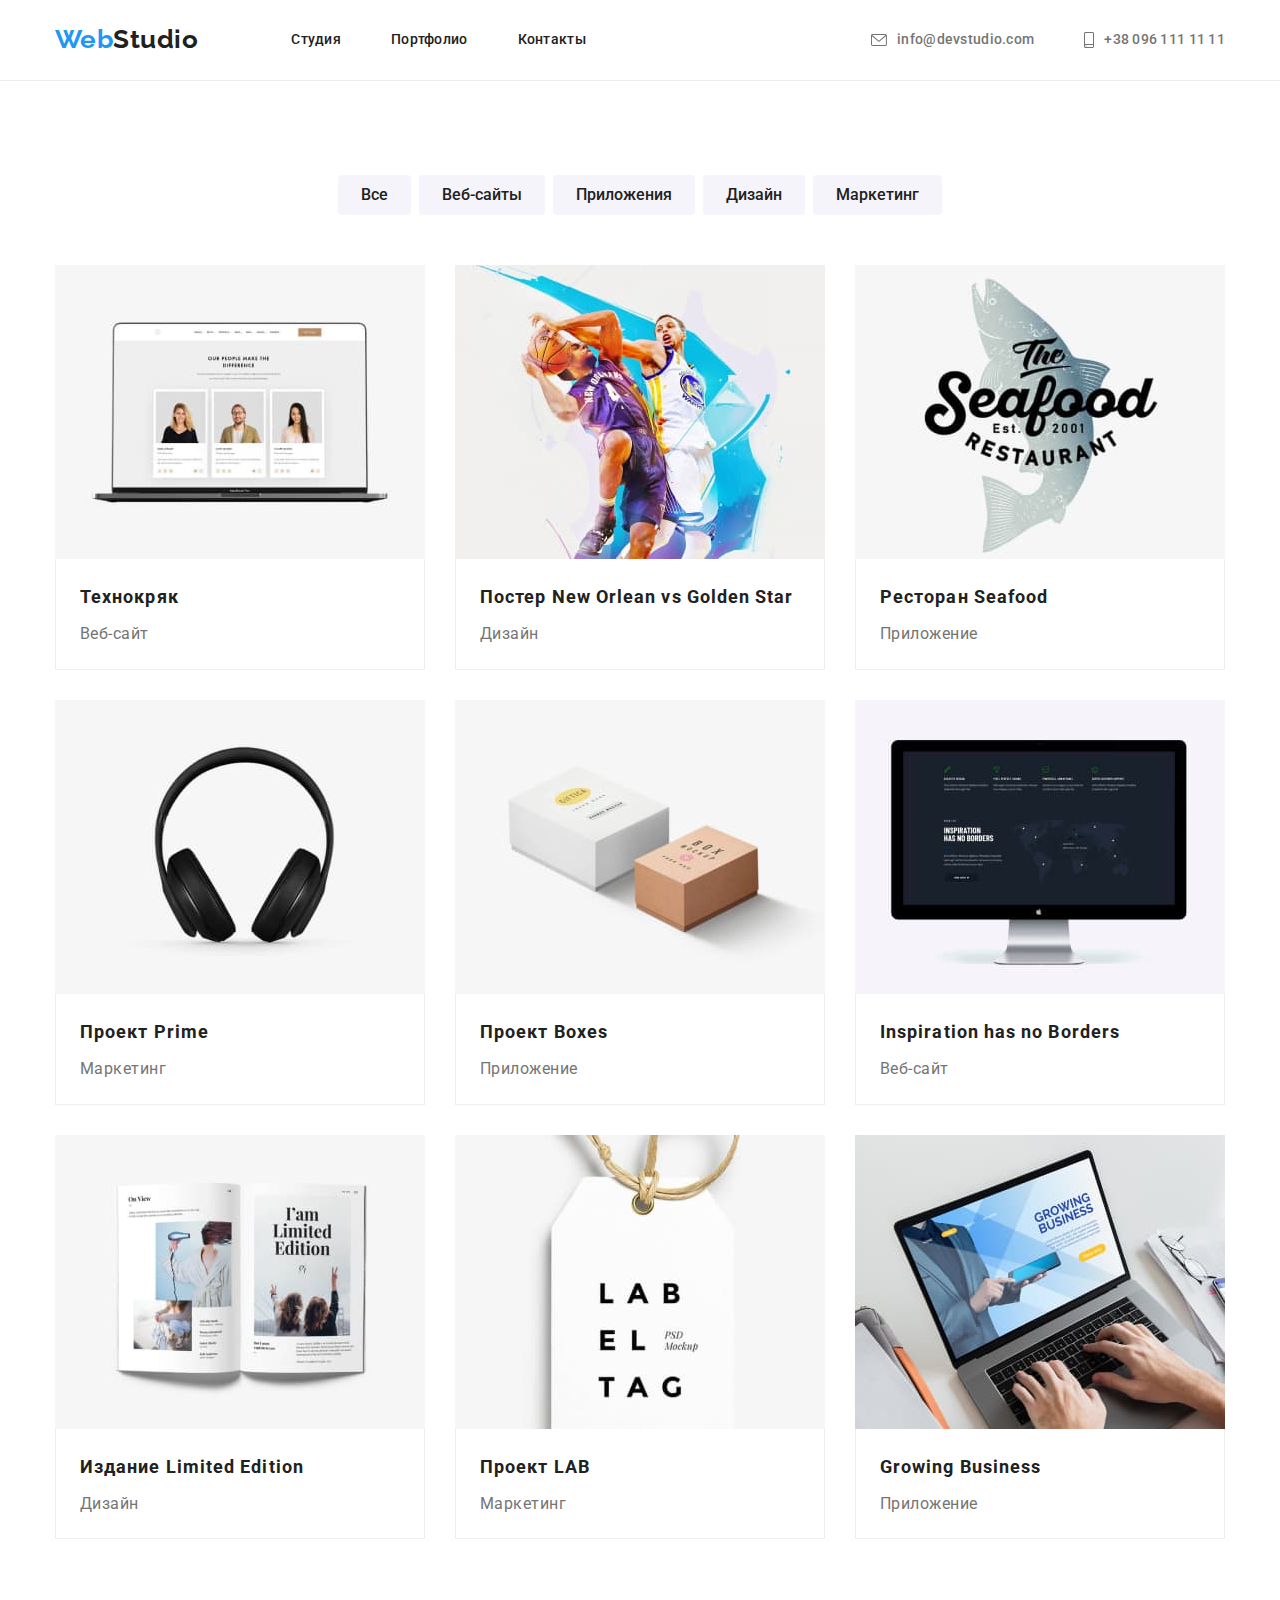
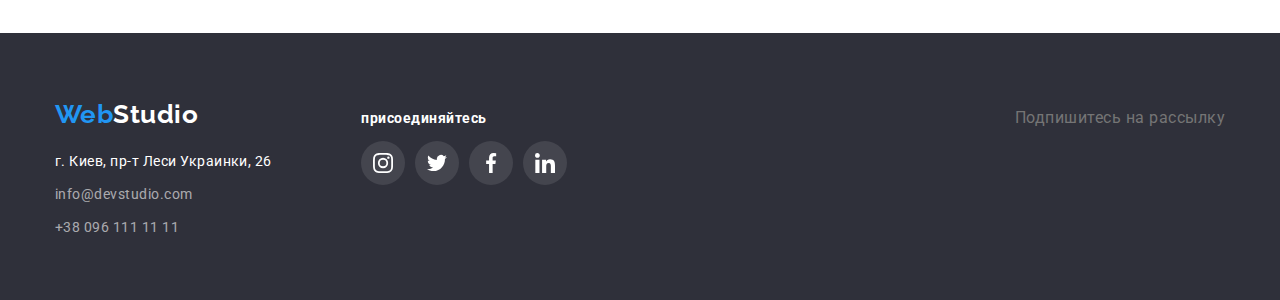
==== portfolio.html @ 0fddca5c "копирует дз4" ====
<!DOCTYPE html>
<html lang="ru">
<head>
    <meta charset="UTF-8">
    <meta name="viewport" content="width=device-width, initial-scale=1.0">
    <title>Портфолио</title>
    <link rel="preconnect" href="https://fonts.gstatic.com">
    <link rel="stylesheet" href="https://fonts.googleapis.com/css2?family=Raleway:wght@700&family=Roboto:wght@400;500;700;900&display=swap">
    <link rel="stylesheet" href="https://cdnjs.cloudflare.com/ajax/libs/modern-normalize/1.0.0/modern-normalize.min.css">
    <link rel="stylesheet" href="./css/styles.css">
</head>
<body>
    <!--Шапка сайта с навигацией-->
    <header class="header border">
        <div class="container">
            <nav class="main-nav">
                <a href="./index.html" lang="en" class="logo">
                    <span class="logo-web">Web</span><span class="header-studio">Studio</span>
                </a>
                <ul class="site-nav list">
                    <li class="item">
                        <a href="./index.html" class="link">Студия</a>
                    </li>
                    <li class="item">
                        <a href="./portfolio.html" class="link">Портфолио</a>
                    </li>
                    <li class="item">
                        <a href="" class="link">Контакты</a>
                    </li>
                </ul>
            </nav>
            <ul class="contacts list">
                <li class="item">
                    <a href="mailto:info@devstudio.com" class="link mail" lang="en">
                        <svg class="icon-mail" width="16" height="12">
                            <use href="./images/sprite.svg#icon-envelope" class="mail"></use>
                        </svg>
                        info@devstudio.com</a>
                </li>
                <li class="item">
                    <a href="tel:+380961111111" class="link tel">
                        <svg class="icon-tel" width="10" height="16">
                            <use href="./images/sprite.svg#icon-smartphone" class="tel"></use>
                        </svg>
                        +38 096 111 11 11</a>
                </li>
            </ul>
        </div>
    </header>
<main>
    <section class="section portfolio">
        <div class="container portfolio">
            <h1 class="visually-hidden">Портфолио</h1>
                <ul class="filter-list list">
                    <li class="item">
                        <button type="button" class="filter">Все</button></li>
                    <li class="item">
                        <button type="button" class="filter">Веб-сайты</button></li>
                    <li class="item">
                        <button type="button" class="filter">Приложения</button></li>
                    <li class="item">
                        <button type="button" class="filter">Дизайн</button></li>
                    <li class="item">
                        <button type="button" class="filter">Маркетинг</button></li>
                </ul>
            <h2 class="visually-hidden">Перечень работ</h2>
                <ul class="card-set list">
                    <li class="item">
                        <a href="" class="link"><img src="./images/project-1.jpg" 
                            alt="Ноутбук с изображением сайта"
                            width="370">
                            <div class="portfolio-description">
                                <h3 class="project-name">Технокряк</h3>
                                <p class="project">Веб-сайт</p>
                            </div>
                        </a>
                    </li>    
                    <li class="item">
                        <a href="" class="link"><img src="./images/project-2.jpg" 
                            alt="Плакат с баскетболистами" 
                            width="370">
                            <div class="portfolio-description">
                                <h3 class="project-name">Постер <span lang="en">New Orlean vs Golden Star</span></h3>
                                <p class="project">Дизайн</p>
                            </div>
                        </a>
                    </li>
                    <li class="item">
                        <a href="" class="link"><img src="./images/project-3.jpg" 
                            alt="Логотип с изображением рыбы" 
                            width="370">
                            <div class="portfolio-description">
                                <h3 class="project-name">Ресторан <span lang="en">Seafood</span></h3>
                                <p class="project">Приложение</p>
                            </div>
                        </a>
                    </li>
                    <li class="item">
                        <a href="" class="link"><img src="./images/project-4.jpg" 
                            alt="Наушники" 
                            width="370">
                            <div class="portfolio-description">
                                <h3 class="project-name">Проект <span lang="en">Prime</span></h3>
                                <p class="project">Маркетинг</p>
                            </div>
                        </a>
                    </li>
                    <li class="item">
                        <a href="" class="link"><img src="./images/project-5.jpg" 
                            alt="Две упаковочные коробки" 
                            width="370">
                            <div class="portfolio-description">
                                <h3 class="project-name">Проект <span lang="en">Boxes</span></h3>
                                <p class="project">Приложение</p>
                            </div>
                        </a>
                    </li>
                    <li class="item">
                        <a href="" class="link"><img src="./images/project-6.jpg" 
                            alt="Монитор с изображением сайта" 
                            width="370">
                            <div class="portfolio-description">
                                <h3 class="project-name" lang="en">Inspiration has no Borders</h3>
                                <p class="project">Веб-сайт</p>
                            </div>
                        </a>
                    </li>
                    <li class="item">
                        <a href="" class="link"><img src="./images/project-7.jpg" 
                            alt="Разворот журнала" 
                            width="370">
                            <div class="portfolio-description">
                                <h3 class="project-name">Издание <span lang="en">Limited Edition</span></h3>
                                <p class="project">Дизайн</p>
                            </div>
                        </a>
                    </li>
                    <li class="item">
                        <a href="" class="link"><img src="./images/project-8.jpg" 
                            alt="Одежная этикетка с логотипом" 
                            width="370">
                            <div class="portfolio-description">
                                <h3 class="project-name">Проект <span lang="en">LAB</span></h3>
                                <p class="project">Маркетинг</p>
                            </div>
                        </a>
                    </li>
                    <li class="item">
                        <a href="" class="link">
                            <img src="./images/project-9.jpg" 
                            alt="Открытое приложение на ноутбуке" 
                            width="370">
                            <div class="portfolio-description">
                                <h3 class="project-name" lang="en">Growing Business</h3>
                                <p class="project">Приложение</p>
                            </div>
                        </a>
                    </li>
                </ul>
        </div>
    </section>    
</main>
    <!--Подвал-->
    <footer class="footer">
        <div class="container">
            <div class="footer-contacts">
                <a href="./index.html" lang="en" class="logo"><span class="logo-web">Web</span><span
                        class="footer-studio">Studio</span></a>
                <address class="adress">
                    г. Киев, пр-т Леси Украинки, 26
                </address>
                <ul class="footer-list list">
                    <li><a href="mailto:info@devstudio.com" lang="en" class="footer-links">info@devstudio.com</a></li>
                    <li><a href="tel:+380961111111" class="footer-links">+38 096 111 11 11</a></li>
                </ul>
            </div>
            <div class="footer-social">
                <p class="title-social">присоединяйтесь</p>
                <ul class="social-list">
                    <li class="list">
                        <a href="https://www.instagram.com/" class="link-social" aria-label="Instagram">
                            <svg class="icon-social">
                                <use href="./images/sprite.svg#icon-instagram"></use>
                            </svg>
                        </a>
                    </li>
                    <li class="list">
                        <a href="https://www.twitter.com/" class="link-social" aria-label="twitter">
                            <svg class="icon-social">
                                <use href="./images/sprite.svg#icon-twitter"></use>
                            </svg>
                        </a>
                    </li>
                    <li class="list">
                        <a href="https://www.facebook.com/" class="link-social" aria-label="facebook">
                            <svg class="icon-social">
                                <use href="./images/sprite.svg#icon-facebook"></use>
                            </svg>
                        </a>
                    </li>
                    <li class="list">
                        <a href="https://www.linkedin.com/" class="link-social" aria-label="linkedin">
                            <svg class="icon-social">
                                <use href="./images/sprite.svg#icon-linkedin"></use>
                            </svg>
                        </a>
                    </li>
                </ul>
            </div>
            <div class="footer-mailing">
                <p>Подпишитесь на рассылку</p>
            </div>
        </div>
    </footer>
</body>
</html>
---- css/styles.css ----
:root {
  --primary-text-color: #757575;
  --secondary-text-color: #ffffff;
  --title-text-color: #212121;
  --accent-color: #2196f3;
  --primary-bg-color: #ffffff;
  --secondary-bg-color: #f5f4fa;
  --hero-bg-color: #c4c4c4;
  --accent-bg-color: #2f303a;
  --border-header: #ececec;
  --border-partners: #afb1b8;
  --icon-white: #ffffff;
  --icon-grey: #afb1b8;
}

body {
  color: var(--primary-text-color);
  background-color: var(--primary-bg-color);

  font-family: Roboto, sans-serif;
  font-style: normal;
  font-weight: 400;
  letter-spacing: 00.03em;
}
.container {
  margin-left: auto;
  margin-right: auto;
  width: 1200px;
  padding-right: 15px;
  padding-left: 15px;
}
.list {
  margin: 0px;
  padding: 0px;
  list-style: none;
}
img {
  display: block;
  max-width: 100%;
  height: auto;
}
/*header container*/
.header .container {
  display: flex;
  align-items: center;
}
.main-nav {
  display: flex;
  margin-left: 0px;
  margin-right: 0px;
}
/*header logo*/
.logo {
  display: flex;
  align-items: center;
  text-decoration: none;
  margin-top: 24px;
  margin-bottom: 25px;
  margin-right: 93px;

  font-family: Raleway, sans-serif;
  font-weight: 700;
  font-size: 26px;
  line-height: 1.19;
}
.logo-web {
  color: var(--accent-color);
}
.header-studio {
  color: var(--title-text-color);
}

/*site navigation*/
.site-nav {
  display: flex;
}
.site-nav .item + .item,
.contacts .item + .item {
  margin-left: 50px;
}
.site-nav .link {
  display: block;
  padding-top: 32px;
  padding-bottom: 32px;

  color: var(--title-text-color);

  font-weight: 500;
  font-size: 14px;
  line-height: 1.14;
  letter-spacing: 0.02em;
  text-decoration: none;
}
.site-nav .link:hover,
.site-nav .link:focus {
  color: var(--accent-color);

  cursor: pointer;
  text-shadow: 0px 4px 4px rgba(0, 0, 0, 0.25), 0px 4px 4px rgba(0, 0, 0, 0.25);
}

/*site contacts*/
.contacts {
  display: flex;
  margin-left: auto;
}
.contacts.list .item {
  display: flex;
}
.contacts .link {
  display: flex;
  padding-top: 32px;
  padding-bottom: 32px;

  color: var(--primary-text-color);

  font-weight: 500;
  font-size: 14px;
  line-height: 1.14;
  letter-spacing: 0.02em;
  text-decoration: none;
}
.link.mail,
.link.tel {
  fill: var(--primary-text-color);
  align-items: center;
}
.icon-mail,
.icon-tel {
  margin-right: 10px;
}
.link.mail:hover,
.link.mail:focus,
.link.tel:hover,
.link.tel:focus {
  color: var(--accent-color);
  fill: var(--accent-color);

  cursor: pointer;
}

/*hero*/
.hero {
  text-align: center;
}
.hero-text {
  margin: 0;
  color: var(--secondary-text-color);
  font-weight: 900;
  font-size: 44px;
  line-height: 1.36;
  letter-spacing: 0.06em;
  text-transform: uppercase;
}
.hero .overlay {
  max-width: 1600px;
  height: 600px;
  margin: 0 auto;
  background-image: linear-gradient(
      to right,
      rgba(0, 0, 0, 0.4),
      rgba(0, 0, 0, 0.4)
    ),
    url('../images/bg-photo.jpg');
  background-color: var(--hero-bg-color);
  background-repeat: no-repeat;
  background-size: cover;
  background-position: center;
}
.hero-title {
  padding-top: 200px;
  padding-bottom: 30px;
  margin: 0 auto;
  width: 696px;
}

/*hero buttons*/
button {
  font-family: inherit;
}
.button {
  display: inline-flex;
  padding: 10px 32px;
  min-width: 200px;
  border: 1px solid transparent;
  border-radius: 4px;

  color: var(--secondary-text-color);
  background-color: var(--accent-color);

  font-weight: 700;
  font-size: 16px;
  line-height: 1.88;
  letter-spacing: 0.06em;
  text-decoration: none;
  text-align: center;
}
.button.primary {
  color: var(--secondary-text-color);
  background-color: var(--accent-color);
  cursor: pointer;
}
.button.secondary {
  color: var(--title-text-color);
  background-color: var(--secondary-bg-color);
}

/*sections*/
.link {
  text-decoration: none;
}
.section {
  padding-top: 94px;
  padding-bottom: 94px;
}
/*hidden title - Наши решения - dicision*/
.visually-hidden {
  position: absolute;
  clip: rect(0 0 0 0);
  width: 1px;
  height: 1px;
  margin: -1px;
}
.decision .list,
.work .list,
.team.list,
.partners .list {
  display: flex;
  flex-wrap: wrap;
  justify-content: space-between;
}
.decision .item,
.team .item {
  width: 270px;
}
.item-background {
  display: flex;
  justify-content: center;
  padding-top: 25px;
  padding-bottom: 25px;
  margin-bottom: 30px;

  background-color: var(--secondary-bg-color);
  border-radius: 4px;
}
.icon-decision {
  height: 70px;
  width: 70px;
  justify-content: center;
  fill: var(--title-text-color);
}

.decision .title {
  margin-top: 0px;
  margin-bottom: 10px;

  color: var(--title-text-color);

  font-weight: 700;
  font-size: 14px;
  line-height: 1.14;
  text-transform: uppercase;
}
.decision .text {
  margin-top: 0px;
  margin-bottom: 0px;

  font-size: 14px;
  line-height: 1.7;
}
/*чем мы занимаемся work*/
.section.work {
  padding-top: 0px;
}
.work .title,
.team .title,
.partners .title {
  margin-top: 0px;
  margin-bottom: 50px;

  color: var(--title-text-color);
  font-weight: 700;
  font-size: 36px;
  line-height: 1.17;
  text-align: center;
}
.work .picture {
  margin-bottom: 0px;
}
/*наша команда - team*/
.section.team {
  background-color: var(--secondary-bg-color);
}
.team.list > li {
  background: var(--primary-bg-color);
  box-shadow: 0px 1px 3px rgba(161, 83, 83, 0.12),
    0px 1px 1px rgba(0, 0, 0, 0.14), 0px 2px 1px rgba(0, 0, 0, 0.2);
  border-radius: 0px 0px 4px 4px;
}
.team-photo {
  margin-bottom: 30px;
}
.team-names {
  margin-top: 0px;
  margin-bottom: 10px;

  color: var(--title-text-color);

  font-weight: 500;
  font-size: 16;
  line-height: 1.19;
  text-align: center;
}
.description {
  margin-top: 0px;
  margin-bottom: 16px;

  color: var(--primary-text-color);

  font-size: 16px;
  line-height: 1.19;
  text-align: center;
}
.team .social-list {
  padding-left: 32px;
  padding-right: 32px;
  margin-bottom: 30px;
}
.team .list {
  display: flex;
}

.team .link-social {
  fill: var(--icon-grey);
}
.team .link-social:hover,
.team .link-social:focus {
  fill: var(--icon-white);
}

/*partners*/
.item-partners {
  display: flex;
  justify-content: center;
  align-items: center;
}
.link-partners {
  display: inline-flex;
  align-items: center;
  justify-content: center;
  border: none;
  border-radius: 4px;
  height: 90px;
  width: 170px;

  border: 1px solid var(--border-partners);
  fill: var(--icon-grey);
}

.link-partners:hover,
.link-partners:focus {
  border: 1px solid var(--accent-color);
  fill: var(--accent-color);

  cursor: pointer;
}

/*portfolio*/

.header.border {
  border-bottom: 1px solid var(--border-header);
}

/*filter buttons*/
.filter {
  display: inline-block;
  padding: 6px 22px;
  min-width: 73px;
  border: 1px solid transparent;
  border-radius: 4px;

  color: var(--title-text-color);
  background-color: var(--secondary-bg-color);

  font-weight: 500;
  font-size: 16px;
  line-height: 1.63;
  text-align: center;
  text-decoration: none;

  cursor: pointer;
}
.filter-list .item {
  margin-right: 8px;
}
.filter-list .item:last-child {
  margin-right: 0px;
}
.filter:hover,
.filter:focus {
  color: var(--secondary-text-color);
  background-color: var(--accent-color);
  border: 1px solid transparent;
  cursor: pointer;
}
.filter-list {
  display: flex;
  justify-content: center;
  margin-bottom: 20px;
}

/*card set*/
.card-set {
  display: flex;
  flex-wrap: wrap;
}
.card-set .item {
  margin-right: 30px;
  margin-top: 30px;
  width: calc((100% - 60px) / 3);
}
.card-set .item:nth-child(3n) {
  margin-right: 0px;
}
.card-set .link {
  display: block;
  margin-top: 0px;
  margin-bottom: 0px;
  padding-top: 0px;
  padding-bottom: 0px;
}
.card-set .link:hover,
.card-set .link:focus {
  box-shadow: 0px 1px 1px rgba(0, 0, 0, 0.12), 0px 4px 4px rgba(0, 0, 0, 0.06),
    1px 4px 6px rgba(0, 0, 0, 0.16);
}
.portfolio-description {
  margin-top: 0px;
  margin-bottom: 0px;
  padding-top: 20px;
  padding-right: 24px;
  padding-bottom: 20px;
  padding-left: 24px;
  border: 1px solid #eeeeee;
  border-top: transparent;
}
.project-name {
  margin-top: 0px;
  margin-bottom: 4px;

  color: var(--title-text-color);

  font-weight: 700;
  font-size: 18px;
  line-height: 2;
  letter-spacing: 00.06em;
}
.project {
  margin-top: 0px;
  margin-bottom: 0px;

  color: var(--primary-text-color);

  font-size: 16px;
  line-height: 1.86;
}

/*footer*/
.footer {
  background-color: var(--accent-bg-color);
  padding-top: 60px;
  padding-bottom: 60px;
}
.footer .container {
  display: flex;
  flex-direction: row;
  justify-content: flex-start;
  align-items: baseline;
  flex-wrap: nowrap;
}
/*footer fist block*/
.footer-contacts {
  margin-right: 70px;
}
.footer .logo {
  margin-top: 0px;
  margin-bottom: 20px;
}
.footer-studio {
  color: var(--secondary-text-color);
}
.adress {
  margin-top: 0px;
  margin-bottom: 9px;
  color: var(--secondary-text-color);
  font-size: 14px;
  line-height: 1.7;
  font-style: normal;
}
.footer-links {
  color: rgba(255, 255, 255, 60%);
  font-size: 14px;
  line-height: 1.7;
  text-decoration: none;
}
.footer-list.list li {
  margin-top: 0px;
  margin-bottom: 9px;
}
.footer-list.list li:last-child {
  margin-bottom: 0px;
}

/*footer second block*/
.footer-social {
  font-size: 14px;
  font-weight: 700;
  line-height: 1.14;
  text-align: left;

  color: var(--secondary-text-color);
}
.title-social {
  margin-top: 0;
  margin-bottom: 20;
}
.social-list {
  display: flex;
  padding: 0;
  margin: 0;
}
.social-list .list {
  margin-right: 10px;
}
.social-list .list:last-child {
  margin-right: 0px;
}
.link-social {
  display: inline-flex;
  align-items: center;
  justify-content: center;
  padding: 0;
  border: none;
  height: 44px;
  width: 44px;
  border-radius: 50%;

  background-color: rgba(255, 255, 255, 0.1);
  fill: var(--icon-white);
}
.link-social:hover,
.link-social:focus {
  background-color: var(--accent-color);
  fill: var(--icon-white);
}
.icon-social {
  height: 20px;
  width: 20px;
}

/*footer third block*/
.footer-mailing {
  margin-left: auto;
}
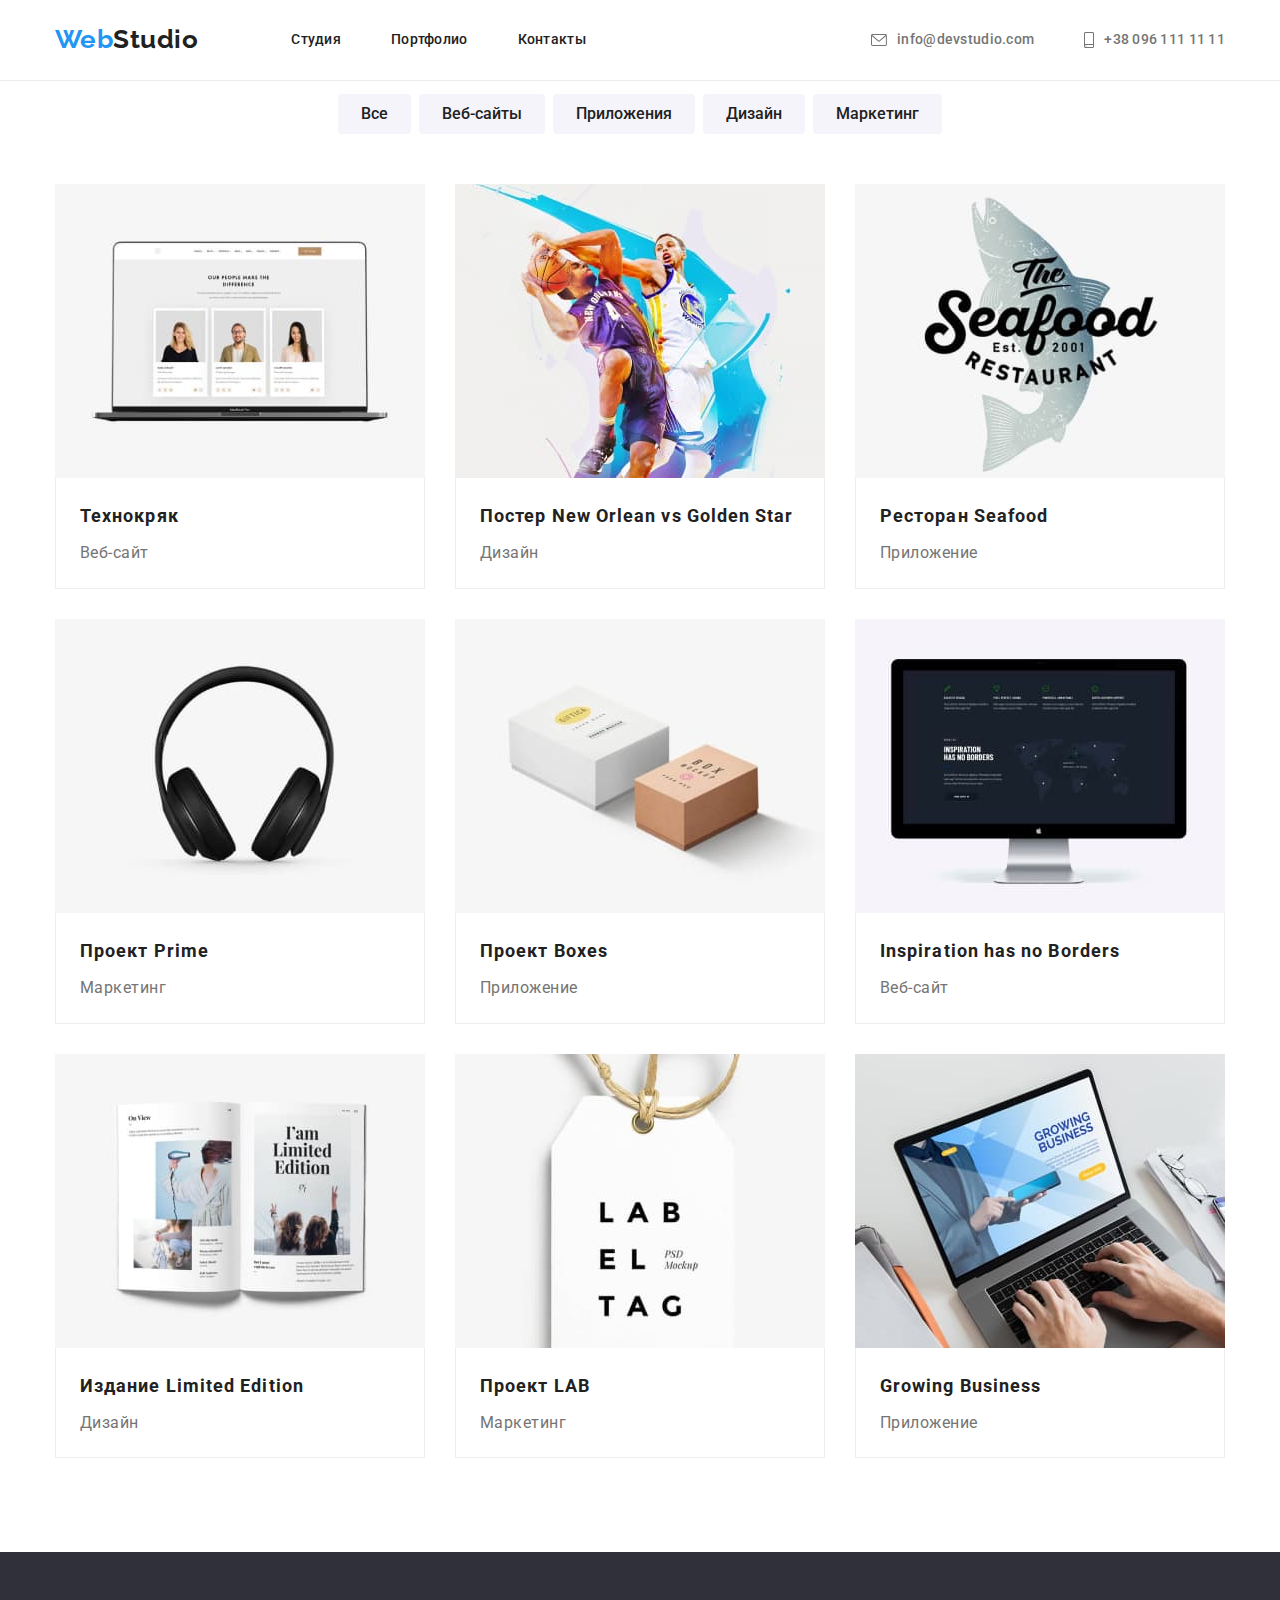
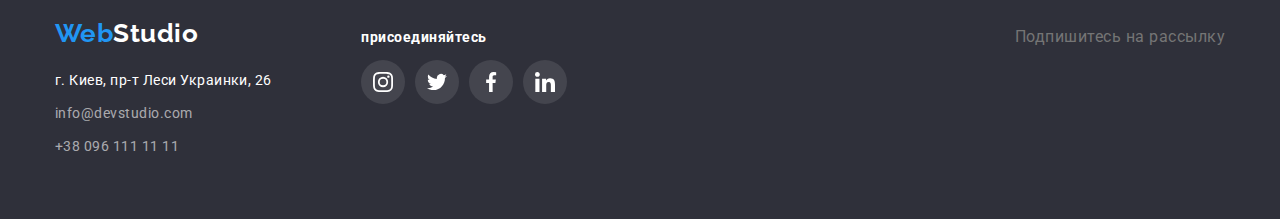
==== commit 54bd0b04: "добавляет fixed header" ====
--- a/portfolio.html
+++ b/portfolio.html
@@ -11,7 +11,7 @@
 </head>
 <body>
     <!--Шапка сайта с навигацией-->
-    <header class="header border">
+    <header class="page-header border">
         <div class="container">
             <nav class="main-nav">
                 <a href="./index.html" lang="en" class="logo">
@@ -66,9 +66,13 @@
             <h2 class="visually-hidden">Перечень работ</h2>
                 <ul class="card-set list">
                     <li class="item">
-                        <a href="" class="link"><img src="./images/project-1.jpg" 
-                            alt="Ноутбук с изображением сайта"
-                            width="370">
+                        <a href="" class="link">
+                            <div class="thumb">
+                                <img src="./images/project-1.jpg" 
+                                alt="Ноутбук с изображением сайта"
+                                width="370">
+                                <p class="modal-window">Технокряк это современная площадка распространения коронавируса. Компании используют эту платформу для цифрового шпионажа и атак на защищённые сервера конкурентов.</p>
+                            </div>
                             <div class="portfolio-description">
                                 <h3 class="project-name">Технокряк</h3>
                                 <p class="project">Веб-сайт</p>
@@ -76,9 +80,13 @@
                         </a>
                     </li>    
                     <li class="item">
-                        <a href="" class="link"><img src="./images/project-2.jpg" 
-                            alt="Плакат с баскетболистами" 
-                            width="370">
+                        <a href="" class="link">
+                            <div class="thumb">
+                                <img src="./images/project-2.jpg" 
+                                    alt="Плакат с баскетболистами" 
+                                    width="370">
+                                <p class="modal-window">Lorem ipsum dolor sit amet, consectetur adipisicing elit. Saepe deleniti cupiditate labore sint nulla magnam laboriosam praesentium nemo quibusdam consectetur!</p>
+                            </div>
                             <div class="portfolio-description">
                                 <h3 class="project-name">Постер <span lang="en">New Orlean vs Golden Star</span></h3>
                                 <p class="project">Дизайн</p>
@@ -86,9 +94,13 @@
                         </a>
                     </li>
                     <li class="item">
-                        <a href="" class="link"><img src="./images/project-3.jpg" 
-                            alt="Логотип с изображением рыбы" 
-                            width="370">
+                        <a href="" class="link">
+                            <div class="thumb">
+                                <img src="./images/project-3.jpg" 
+                                    alt="Логотип с изображением рыбы" 
+                                    width="370">
+                                <p class="modal-window">Lorem ipsum dolor sit amet, consectetur adipisicing elit. Saepe deleniti cupiditate labore sint nulla magnam laboriosam praesentium nemo quibusdam consectetur!</p>
+                            </div>
                             <div class="portfolio-description">
                                 <h3 class="project-name">Ресторан <span lang="en">Seafood</span></h3>
                                 <p class="project">Приложение</p>
@@ -96,9 +108,13 @@
                         </a>
                     </li>
                     <li class="item">
-                        <a href="" class="link"><img src="./images/project-4.jpg" 
-                            alt="Наушники" 
-                            width="370">
+                        <a href="" class="link">
+                            <div class="thumb">
+                                <img src="./images/project-4.jpg" 
+                                    alt="Наушники" 
+                                    width="370">
+                                <p class="modal-window">Lorem ipsum dolor sit amet consectetur adipisicing elit. Non ullam repellat at in, atque deleniti voluptas saepe magni nobis reprehenderit sed perferendis recusandae cum? A corporis quasi earum mollitia magni?</p>
+                            </div>
                             <div class="portfolio-description">
                                 <h3 class="project-name">Проект <span lang="en">Prime</span></h3>
                                 <p class="project">Маркетинг</p>
@@ -106,9 +122,13 @@
                         </a>
                     </li>
                     <li class="item">
-                        <a href="" class="link"><img src="./images/project-5.jpg" 
-                            alt="Две упаковочные коробки" 
-                            width="370">
+                        <a href="" class="link">
+                            <div class="thumb">
+                                <img src="./images/project-5.jpg" 
+                                    alt="Две упаковочные коробки" 
+                                    width="370">
+                                <p class="modal-window">Lorem ipsum dolor sit, amet consectetur adipisicing elit. Commodi provident, error ipsum sit saepe eaque est. Nulla odit placeat impedit!</p>
+                            </div>
                             <div class="portfolio-description">
                                 <h3 class="project-name">Проект <span lang="en">Boxes</span></h3>
                                 <p class="project">Приложение</p>
@@ -116,9 +136,13 @@
                         </a>
                     </li>
                     <li class="item">
-                        <a href="" class="link"><img src="./images/project-6.jpg" 
-                            alt="Монитор с изображением сайта" 
-                            width="370">
+                        <a href="" class="link">
+                            <div class="thumb">
+                                <img src="./images/project-6.jpg" 
+                                    alt="Монитор с изображением сайта" 
+                                    width="370">
+                                    <p class="modal-window">Lorem ipsum dolor, sit amet consectetur adipisicing elit. Temporibus cupiditate, in esse aliquid tempore voluptatem natus dicta exercitationem animi nemo quasi doloribus ab, reiciendis possimus!</p>
+                            </div>
                             <div class="portfolio-description">
                                 <h3 class="project-name" lang="en">Inspiration has no Borders</h3>
                                 <p class="project">Веб-сайт</p>
@@ -126,9 +150,13 @@
                         </a>
                     </li>
                     <li class="item">
-                        <a href="" class="link"><img src="./images/project-7.jpg" 
-                            alt="Разворот журнала" 
-                            width="370">
+                        <a href="" class="link">
+                            <div class="thumb">
+                                <img src="./images/project-7.jpg" 
+                                    alt="Разворот журнала" 
+                                    width="370">
+                                <p class="modal-window">Lorem ipsum dolor, sit amet consectetur adipisicing elit. Commodi similique aliquid rem ratione odit architecto eos id accusamus, magnam quidem error provident odio atque enim.</p>
+                            </div>
                             <div class="portfolio-description">
                                 <h3 class="project-name">Издание <span lang="en">Limited Edition</span></h3>
                                 <p class="project">Дизайн</p>
@@ -136,9 +164,13 @@
                         </a>
                     </li>
                     <li class="item">
-                        <a href="" class="link"><img src="./images/project-8.jpg" 
-                            alt="Одежная этикетка с логотипом" 
-                            width="370">
+                        <a href="" class="link">
+                            <div class="thumb">
+                                <img src="./images/project-8.jpg" 
+                                alt="Одежная этикетка с логотипом" 
+                                width="370">
+                                <p class="modal-window">Lorem ipsum dolor sit amet, consectetur adipisicing elit. Similique harum non laboriosam eum obcaecati facere odit molestias iste doloribus esse.</p>
+                            </div>
                             <div class="portfolio-description">
                                 <h3 class="project-name">Проект <span lang="en">LAB</span></h3>
                                 <p class="project">Маркетинг</p>
@@ -147,9 +179,12 @@
                     </li>
                     <li class="item">
                         <a href="" class="link">
-                            <img src="./images/project-9.jpg" 
-                            alt="Открытое приложение на ноутбуке" 
-                            width="370">
+                            <div class="thumb">
+                                <img src="./images/project-9.jpg" 
+                                    alt="Открытое приложение на ноутбуке" 
+                                    width="370">
+                                <p class="modal-window">Lorem ipsum dolor sit amet consectetur adipisicing elit. Iste voluptatibus vero quo accusantium explicabo. Repudiandae, itaque! A perferendis nisi est sapiente tempora dolorum quod aperiam!</p>
+                            </div>
                             <div class="portfolio-description">
                                 <h3 class="project-name" lang="en">Growing Business</h3>
                                 <p class="project">Приложение</p>
--- a/css/styles.css
+++ b/css/styles.css
@@ -40,9 +40,18 @@
   height: auto;
 }
 /*header container*/
-.header .container {
+.page-header .container {
   display: flex;
   align-items: center;
+}
+.page-header {
+  position: fixed;
+  width: 100%;
+  top: 0;
+  left: 0;
+  min-height: 80xp;
+  background-color: var(--primary-bg-color);
+  z-index: 1;
 }
 .main-nav {
   display: flex;
@@ -96,7 +105,7 @@
   color: var(--accent-color);
 
   cursor: pointer;
-  text-shadow: 0px 4px 4px rgba(0, 0, 0, 0.25), 0px 4px 4px rgba(0, 0, 0, 0.25);
+  /* text-shadow: 0px 4px 4px rgba(0, 0, 0, 0.25), 0px 4px 4px rgba(0, 0, 0, 0.25); */
 }
 
 /*site contacts*/
@@ -367,7 +376,7 @@
 
 /*portfolio*/
 
-.header.border {
+.page-header.border {
   border-bottom: 1px solid var(--border-header);
 }
 
@@ -429,6 +438,20 @@
   padding-top: 0px;
   padding-bottom: 0px;
 }
+.card-set .thumb {
+  position: relative;
+}
+.card-set .thumb:hover::before {
+  display: inline-block;
+  position: absolute;
+  width: 100%;
+  height: 100%;
+  content: '';
+  background-color: rgb(33, 150, 243, 0.9);
+
+  opacity: 0;
+}
+
 .card-set .link:hover,
 .card-set .link:focus {
   box-shadow: 0px 1px 1px rgba(0, 0, 0, 0.12), 0px 4px 4px rgba(0, 0, 0, 0.06),
@@ -464,7 +487,38 @@
   font-size: 16px;
   line-height: 1.86;
 }
-
+.modal-window {
+  position: absolute;
+  opacity: 0;
+
+  margin-top: 0;
+  margin-bottom: 0;
+  padding-top: 63px;
+  padding-right: 24px;
+  padding-bottom: 63px;
+  padding-left: 24px;
+
+  font-size: 18px;
+  line-height: 1.56;
+
+  color: #ffffff;
+}
+
+.card-set .link:hover .modal-window {
+  display: flex;
+  position: absolute;
+  height: 100%;
+  width: 100%;
+
+  top: 50%;
+  left: 50%;
+  transform: translate(-50%, -50%);
+  transition: 250ms opacity linear;
+
+  background-color: var(--accent-color);
+  color: var(--secondary-text-color);
+  opacity: 1;
+}
 /*footer*/
 .footer {
   background-color: var(--accent-bg-color);
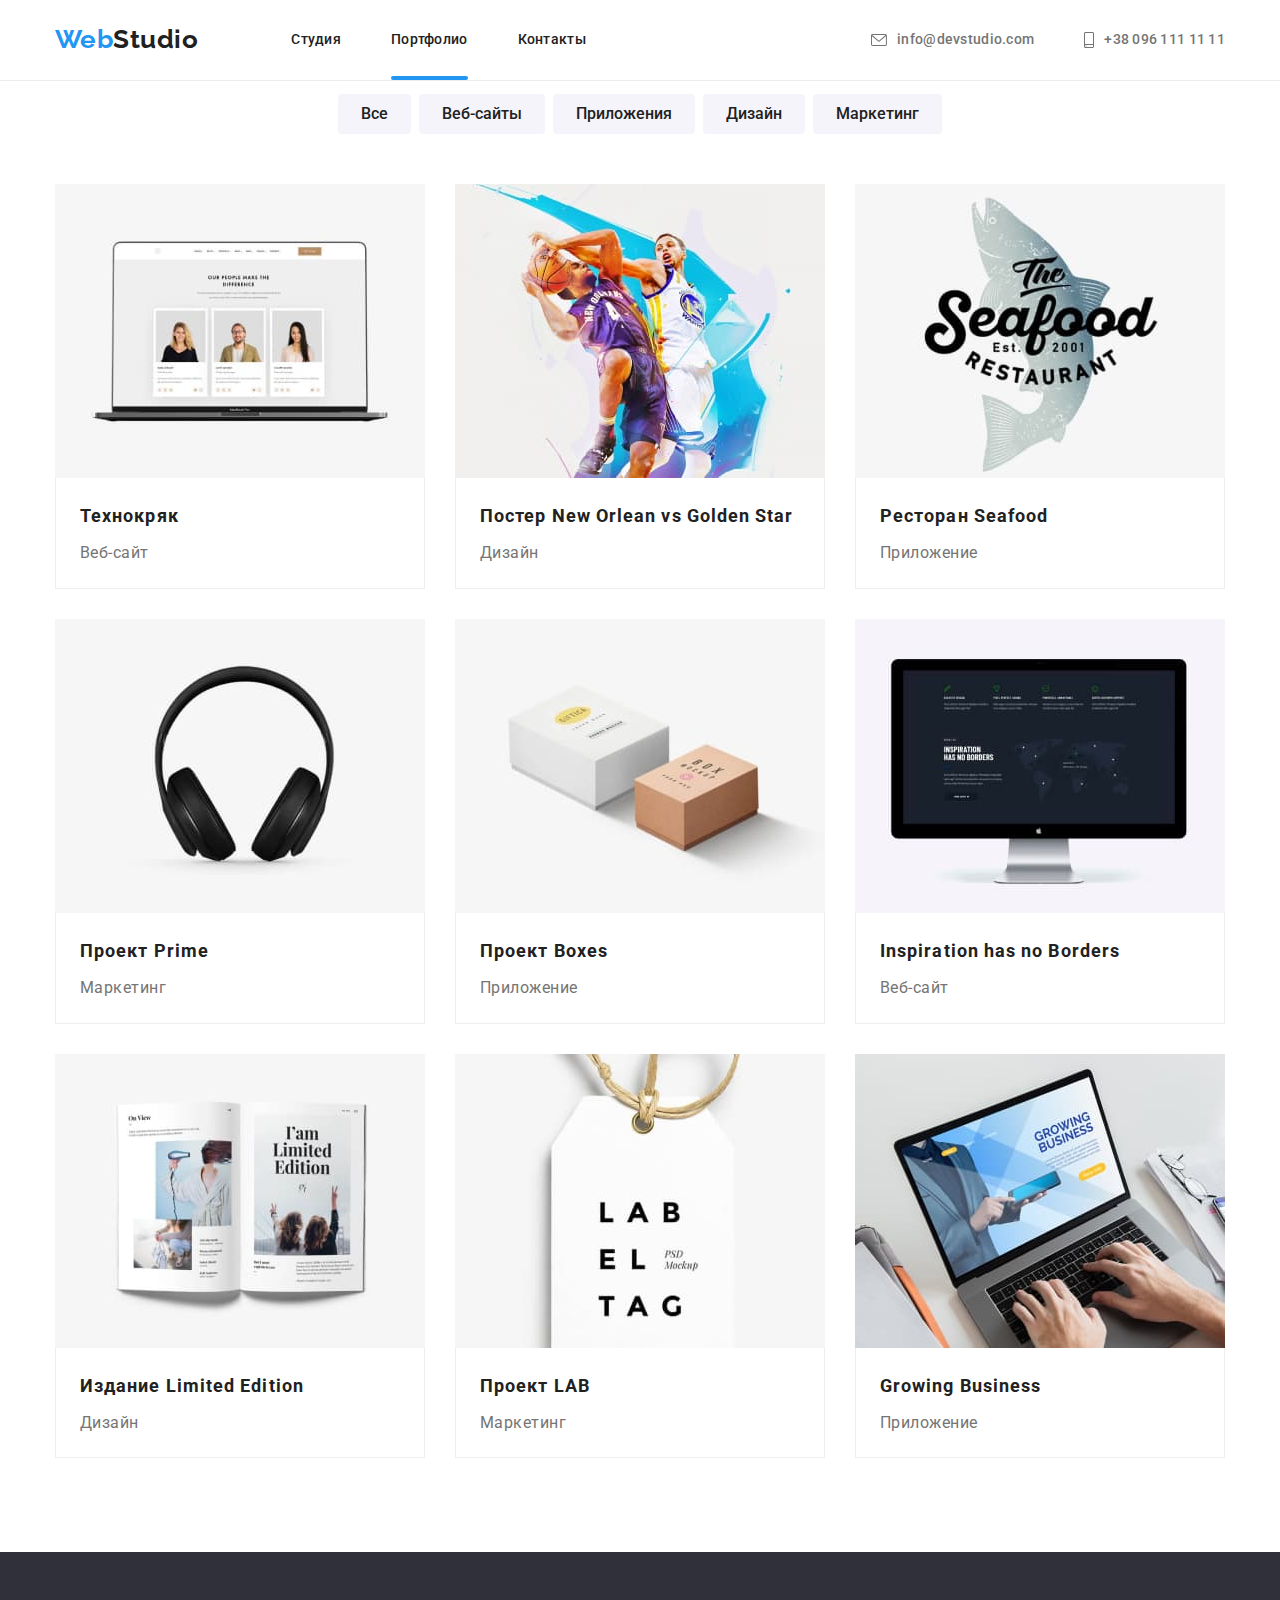
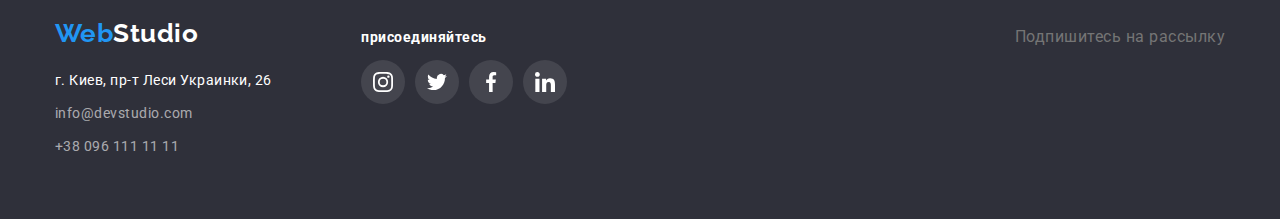
==== commit f4719ec7: "добавлены Позиционированные элементы" ====
--- a/portfolio.html
+++ b/portfolio.html
@@ -22,7 +22,7 @@
                         <a href="./index.html" class="link">Студия</a>
                     </li>
                     <li class="item">
-                        <a href="./portfolio.html" class="link">Портфолио</a>
+                        <a href="./portfolio.html" class="link current">Портфолио</a>
                     </li>
                     <li class="item">
                         <a href="" class="link">Контакты</a>
--- a/css/styles.css
+++ b/css/styles.css
@@ -82,6 +82,7 @@
 /*site navigation*/
 .site-nav {
   display: flex;
+  position: relative;
 }
 .site-nav .item + .item,
 .contacts .item + .item {
@@ -89,6 +90,7 @@
 }
 .site-nav .link {
   display: block;
+  position: relative;
   padding-top: 32px;
   padding-bottom: 32px;
 
@@ -105,9 +107,20 @@
   color: var(--accent-color);
 
   cursor: pointer;
-  /* text-shadow: 0px 4px 4px rgba(0, 0, 0, 0.25), 0px 4px 4px rgba(0, 0, 0, 0.25); */
-}
-
+}
+
+.site-nav .link.current::before {
+  content: '';
+  display: block;
+  position: absolute;
+
+  width: 100%;
+  height: 4px;
+  border-radius: 2px;
+  background-color: var(--accent-color);
+  color: var(--accent-color);
+  bottom: 0;
+}
 /*site contacts*/
 .contacts {
   display: flex;
@@ -213,7 +226,45 @@
   color: var(--title-text-color);
   background-color: var(--secondary-bg-color);
 }
-
+/*hero backdrop*/
+.backdrop {
+  position: fixed;
+  top: 0;
+  left: 0;
+
+  width: 100%;
+  height: 100%;
+
+  background-color: rgba(0, 0, 0, 0.2);
+}
+.backdrop.is-hidden {
+  opacity: 0;
+  pointer-events: none;
+}
+
+.modal {
+  position: absolute;
+  top: 50%;
+  left: 50%;
+  transform: translate(-50%, -50%);
+
+  /* min-height: 581px; */
+  min-height: 100px;
+  min-width: 528px;
+
+  padding: 20px;
+  background-color: var(--primary-bg-color);
+}
+.close-button {
+  top: 0;
+  right: 0;
+
+  height: 30px;
+  width: 30px;
+  border-radius: 50%;
+
+  border: 1px solid rgba(0, 0, 0, 0.1);
+}
 /*sections*/
 .link {
   text-decoration: none;
@@ -295,6 +346,37 @@
 }
 .work .picture {
   margin-bottom: 0px;
+}
+.work .item {
+  position: relative;
+}
+
+.work .overlay {
+  display: flex;
+  position: absolute;
+  align-items: center;
+  justify-content: center;
+
+  bottom: 0;
+  left: 0;
+  width: 100%;
+  height: 70px;
+
+  background-color: rgba(47, 48, 58, 0.8);
+}
+
+.work .text {
+  margin-top: 0;
+  margin-bottom: 0;
+
+  font-weight: 700;
+  font-size: 14px;
+  line-height: 1.14;
+  text-align: center;
+  letter-spacing: 0.03em;
+  text-transform: uppercase;
+
+  color: var(--secondary-text-color);
 }
 /*наша команда - team*/
 .section.team {
@@ -444,12 +526,12 @@
 .card-set .thumb:hover::before {
   display: inline-block;
   position: absolute;
+  opacity: 0;
+
   width: 100%;
   height: 100%;
   content: '';
   background-color: rgb(33, 150, 243, 0.9);
-
-  opacity: 0;
 }
 
 .card-set .link:hover,
@@ -507,6 +589,8 @@
 .card-set .link:hover .modal-window {
   display: flex;
   position: absolute;
+  opacity: 1;
+
   height: 100%;
   width: 100%;
 
@@ -515,9 +599,8 @@
   transform: translate(-50%, -50%);
   transition: 250ms opacity linear;
 
-  background-color: var(--accent-color);
-  color: var(--secondary-text-color);
-  opacity: 1;
+  background-color: rgba(33, 150, 243, 0.9);
+  color: var(--secondary-text-color);
 }
 /*footer*/
 .footer {
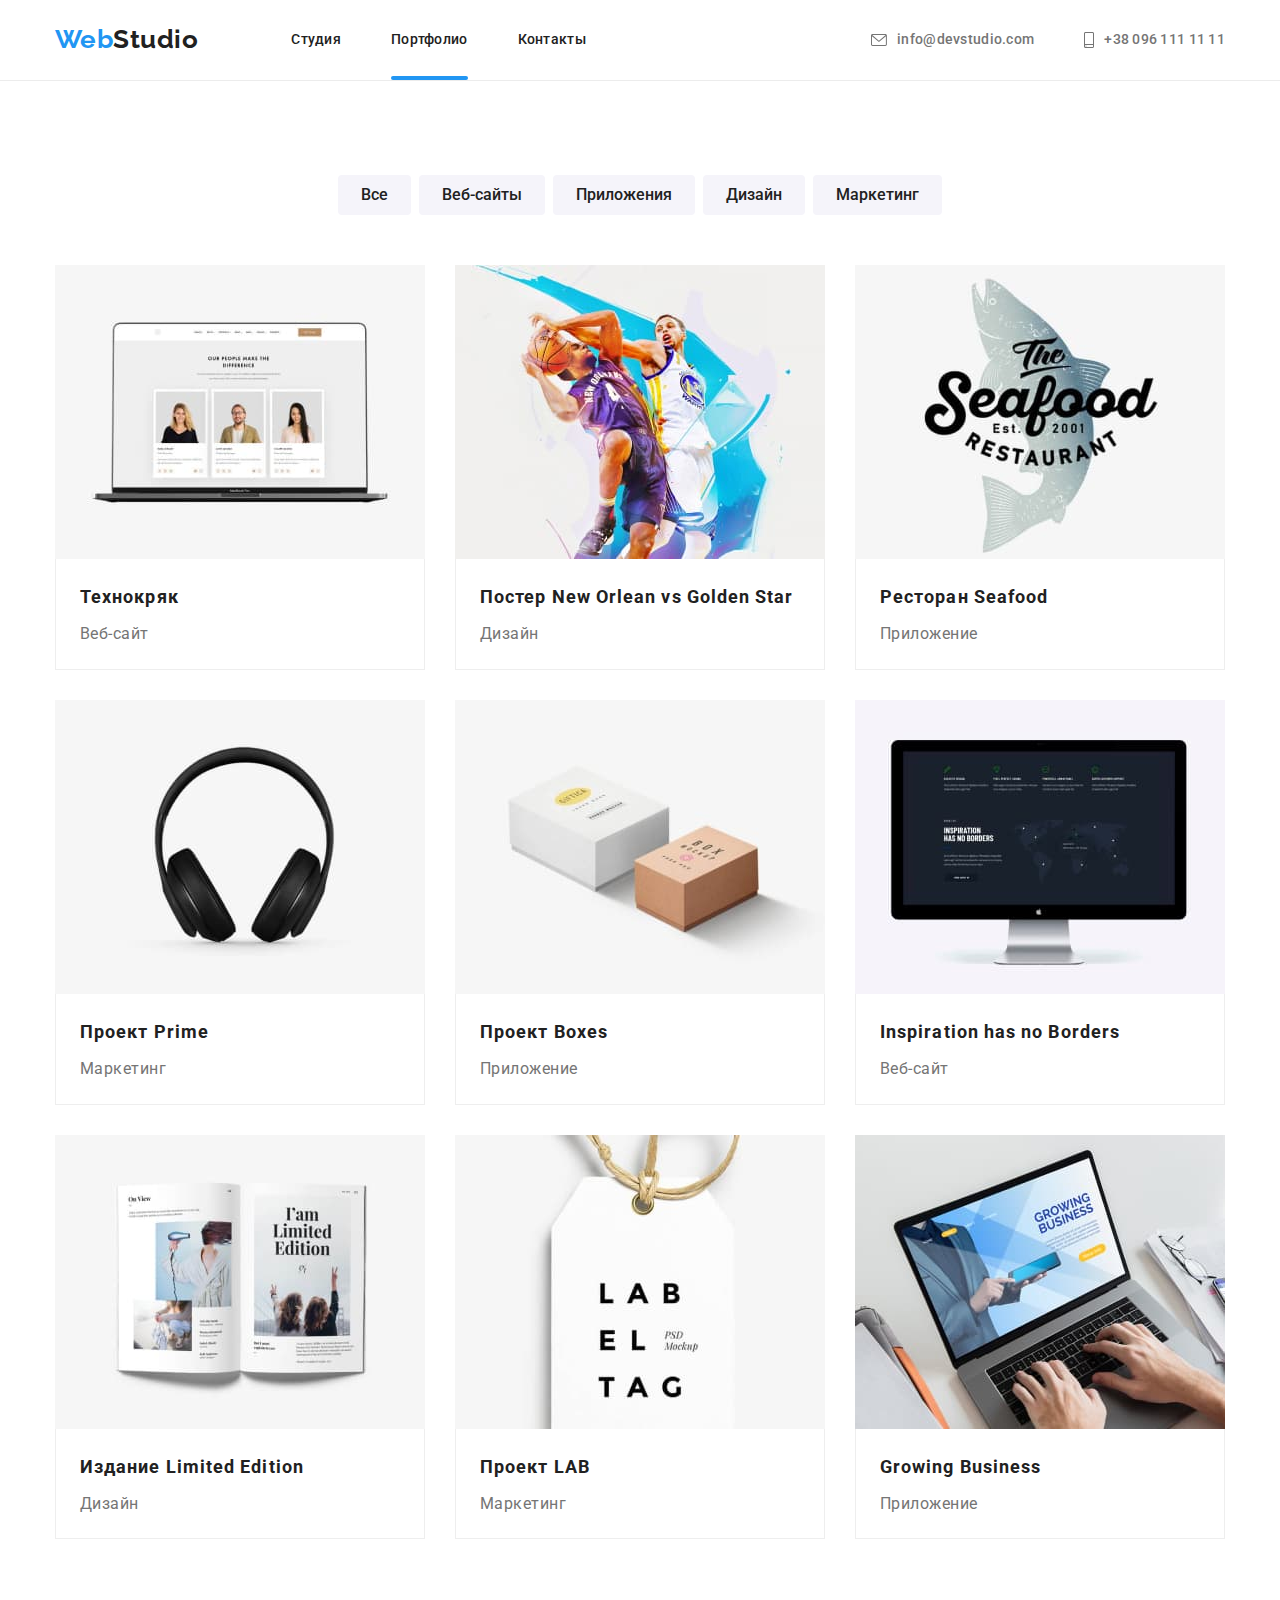
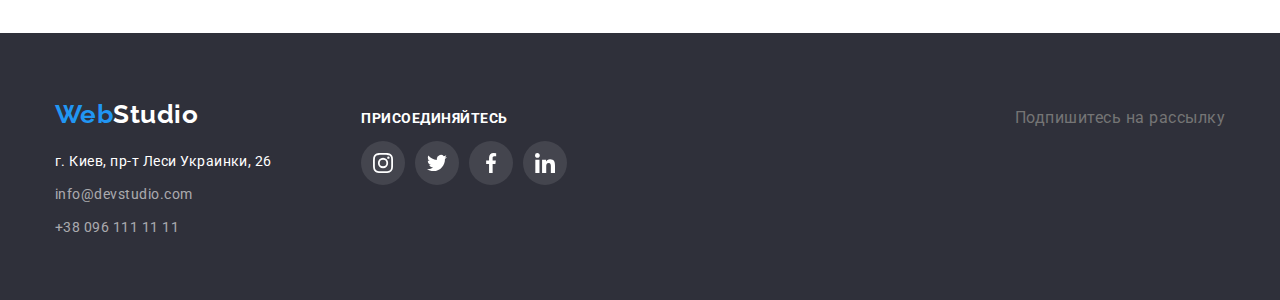
==== commit 72b3abf2: "Вносит правки (fixed header,  uppercase footer, filter shadow, card-set focus)" ====
--- a/portfolio.html
+++ b/portfolio.html
@@ -48,8 +48,8 @@
         </div>
     </header>
 <main>
-    <section class="section portfolio">
-        <div class="container portfolio">
+    <section class="section">
+        <div class="container">
             <h1 class="visually-hidden">Портфолио</h1>
                 <ul class="filter-list list">
                     <li class="item">
@@ -71,7 +71,7 @@
                                 <img src="./images/project-1.jpg" 
                                 alt="Ноутбук с изображением сайта"
                                 width="370">
-                                <p class="modal-window">Технокряк это современная площадка распространения коронавируса. Компании используют эту платформу для цифрового шпионажа и атак на защищённые сервера конкурентов.</p>
+                                <p class="card-overlay">Технокряк это современная площадка распространения коронавируса. Компании используют эту платформу для цифрового шпионажа и атак на защищённые сервера конкурентов.</p>
                             </div>
                             <div class="portfolio-description">
                                 <h3 class="project-name">Технокряк</h3>
@@ -85,7 +85,7 @@
                                 <img src="./images/project-2.jpg" 
                                     alt="Плакат с баскетболистами" 
                                     width="370">
-                                <p class="modal-window">Lorem ipsum dolor sit amet, consectetur adipisicing elit. Saepe deleniti cupiditate labore sint nulla magnam laboriosam praesentium nemo quibusdam consectetur!</p>
+                                <p class="card-overlay">Lorem ipsum dolor sit amet, consectetur adipisicing elit. Saepe deleniti cupiditate labore sint nulla magnam laboriosam praesentium nemo quibusdam consectetur!</p>
                             </div>
                             <div class="portfolio-description">
                                 <h3 class="project-name">Постер <span lang="en">New Orlean vs Golden Star</span></h3>
@@ -99,7 +99,7 @@
                                 <img src="./images/project-3.jpg" 
                                     alt="Логотип с изображением рыбы" 
                                     width="370">
-                                <p class="modal-window">Lorem ipsum dolor sit amet, consectetur adipisicing elit. Saepe deleniti cupiditate labore sint nulla magnam laboriosam praesentium nemo quibusdam consectetur!</p>
+                                <p class="card-overlay">Lorem ipsum dolor sit amet, consectetur adipisicing elit. Saepe deleniti cupiditate labore sint nulla magnam laboriosam praesentium nemo quibusdam consectetur!</p>
                             </div>
                             <div class="portfolio-description">
                                 <h3 class="project-name">Ресторан <span lang="en">Seafood</span></h3>
@@ -113,7 +113,7 @@
                                 <img src="./images/project-4.jpg" 
                                     alt="Наушники" 
                                     width="370">
-                                <p class="modal-window">Lorem ipsum dolor sit amet consectetur adipisicing elit. Non ullam repellat at in, atque deleniti voluptas saepe magni nobis reprehenderit sed perferendis recusandae cum? A corporis quasi earum mollitia magni?</p>
+                                <p class="card-overlay">Lorem ipsum dolor sit amet consectetur adipisicing elit. Non ullam repellat at in, atque deleniti voluptas saepe magni nobis reprehenderit sed perferendis recusandae cum? A corporis quasi earum mollitia magni?</p>
                             </div>
                             <div class="portfolio-description">
                                 <h3 class="project-name">Проект <span lang="en">Prime</span></h3>
@@ -127,7 +127,7 @@
                                 <img src="./images/project-5.jpg" 
                                     alt="Две упаковочные коробки" 
                                     width="370">
-                                <p class="modal-window">Lorem ipsum dolor sit, amet consectetur adipisicing elit. Commodi provident, error ipsum sit saepe eaque est. Nulla odit placeat impedit!</p>
+                                <p class="card-overlay">Lorem ipsum dolor sit, amet consectetur adipisicing elit. Commodi provident, error ipsum sit saepe eaque est. Nulla odit placeat impedit!</p>
                             </div>
                             <div class="portfolio-description">
                                 <h3 class="project-name">Проект <span lang="en">Boxes</span></h3>
@@ -141,7 +141,7 @@
                                 <img src="./images/project-6.jpg" 
                                     alt="Монитор с изображением сайта" 
                                     width="370">
-                                    <p class="modal-window">Lorem ipsum dolor, sit amet consectetur adipisicing elit. Temporibus cupiditate, in esse aliquid tempore voluptatem natus dicta exercitationem animi nemo quasi doloribus ab, reiciendis possimus!</p>
+                                    <p class="card-overlay">Lorem ipsum dolor, sit amet consectetur adipisicing elit. Temporibus cupiditate, in esse aliquid tempore voluptatem natus dicta exercitationem animi nemo quasi doloribus ab, reiciendis possimus!</p>
                             </div>
                             <div class="portfolio-description">
                                 <h3 class="project-name" lang="en">Inspiration has no Borders</h3>
@@ -155,7 +155,7 @@
                                 <img src="./images/project-7.jpg" 
                                     alt="Разворот журнала" 
                                     width="370">
-                                <p class="modal-window">Lorem ipsum dolor, sit amet consectetur adipisicing elit. Commodi similique aliquid rem ratione odit architecto eos id accusamus, magnam quidem error provident odio atque enim.</p>
+                                <p class="card-overlay">Lorem ipsum dolor, sit amet consectetur adipisicing elit. Commodi similique aliquid rem ratione odit architecto eos id accusamus, magnam quidem error provident odio atque enim.</p>
                             </div>
                             <div class="portfolio-description">
                                 <h3 class="project-name">Издание <span lang="en">Limited Edition</span></h3>
@@ -169,7 +169,7 @@
                                 <img src="./images/project-8.jpg" 
                                 alt="Одежная этикетка с логотипом" 
                                 width="370">
-                                <p class="modal-window">Lorem ipsum dolor sit amet, consectetur adipisicing elit. Similique harum non laboriosam eum obcaecati facere odit molestias iste doloribus esse.</p>
+                                <p class="card-overlay">Lorem ipsum dolor sit amet, consectetur adipisicing elit. Similique harum non laboriosam eum obcaecati facere odit molestias iste doloribus esse.</p>
                             </div>
                             <div class="portfolio-description">
                                 <h3 class="project-name">Проект <span lang="en">LAB</span></h3>
@@ -183,7 +183,7 @@
                                 <img src="./images/project-9.jpg" 
                                     alt="Открытое приложение на ноутбуке" 
                                     width="370">
-                                <p class="modal-window">Lorem ipsum dolor sit amet consectetur adipisicing elit. Iste voluptatibus vero quo accusantium explicabo. Repudiandae, itaque! A perferendis nisi est sapiente tempora dolorum quod aperiam!</p>
+                                <p class="card-overlay">Lorem ipsum dolor sit amet consectetur adipisicing elit. Iste voluptatibus vero quo accusantium explicabo. Repudiandae, itaque! A perferendis nisi est sapiente tempora dolorum quod aperiam!</p>
                             </div>
                             <div class="portfolio-description">
                                 <h3 class="project-name" lang="en">Growing Business</h3>
@@ -247,5 +247,12 @@
             </div>
         </div>
     </footer>
+    <script>
+        const { height: pageHeaderHeight } = document
+            .querySelector(".page-header")
+            .getBoundingClientRect();
+
+        document.body.style.paddingTop = `${pageHeaderHeight}px`;
+    </script>
 </body>
 </html>--- a/css/styles.css
+++ b/css/styles.css
@@ -9,11 +9,16 @@
   --accent-bg-color: #2f303a;
   --border-header: #ececec;
   --border-partners: #afb1b8;
+
   --icon-white: #ffffff;
   --icon-grey: #afb1b8;
+
+  --function-cubic: cubic-bezier(0.4, 0, 0.2, 1);
+  --function-time: 250ms;
 }
 
 body {
+  margin: 0;
   color: var(--primary-text-color);
   background-color: var(--primary-bg-color);
 
@@ -101,6 +106,8 @@
   line-height: 1.14;
   letter-spacing: 0.02em;
   text-decoration: none;
+
+  transition: var(--function-time) var(--function-cubic);
 }
 .site-nav .link:hover,
 .site-nav .link:focus {
@@ -109,17 +116,18 @@
   cursor: pointer;
 }
 
-.site-nav .link.current::before {
+.site-nav .link.current:after {
   content: '';
   display: block;
   position: absolute;
+  left: 0;
+  bottom: 0;
 
   width: 100%;
   height: 4px;
   border-radius: 2px;
   background-color: var(--accent-color);
   color: var(--accent-color);
-  bottom: 0;
 }
 /*site contacts*/
 .contacts {
@@ -146,6 +154,8 @@
 .link.tel {
   fill: var(--primary-text-color);
   align-items: center;
+
+  transition: var(--function-time) var(--function-cubic);
 }
 .icon-mail,
 .icon-tel {
@@ -236,6 +246,11 @@
   height: 100%;
 
   background-color: rgba(0, 0, 0, 0.2);
+
+  opacity: 1;
+  transition: opacity var(--function-time) var(--function-cubic);
+
+  z-index: 1;
 }
 .backdrop.is-hidden {
   opacity: 0;
@@ -243,18 +258,26 @@
 }
 
 .modal {
+  display: flex;
+  flex-direction: column;
+  align-items: flex-end;
   position: absolute;
   top: 50%;
   left: 50%;
-  transform: translate(-50%, -50%);
-
-  /* min-height: 581px; */
-  min-height: 100px;
+  transform: translate(-50%, -50%) scale(1);
+
+  min-height: 581px;
   min-width: 528px;
 
-  padding: 20px;
+  padding: 8px;
   background-color: var(--primary-bg-color);
 }
+
+.backdrop.is-hidden .modal {
+  transform: tanslate(-50%, -50%) scale(0.9);
+  transition: transform var(--function-time) var(--function-cubic);
+}
+
 .close-button {
   top: 0;
   right: 0;
@@ -264,7 +287,13 @@
   border-radius: 50%;
 
   border: 1px solid rgba(0, 0, 0, 0.1);
-}
+  cursor: pointer;
+}
+.modal p {
+  margin-top: 0;
+  margin-bottom: 0;
+}
+
 /*sections*/
 .link {
   text-decoration: none;
@@ -423,6 +452,8 @@
 
 .team .link-social {
   fill: var(--icon-grey);
+
+  transition: var(--function-time) var(--function-cubic);
 }
 .team .link-social:hover,
 .team .link-social:focus {
@@ -446,6 +477,8 @@
 
   border: 1px solid var(--border-partners);
   fill: var(--icon-grey);
+
+  transition: var(--function-time) var(--function-cubic);
 }
 
 .link-partners:hover,
@@ -480,6 +513,8 @@
   text-decoration: none;
 
   cursor: pointer;
+
+  transition: var(--function-time) var(--function-cubic);
 }
 .filter-list .item {
   margin-right: 8px;
@@ -491,6 +526,8 @@
 .filter:focus {
   color: var(--secondary-text-color);
   background-color: var(--accent-color);
+  box-shadow: 0px 3px 1px rgba(0, 0, 0, 0.1), 0px 1px 2px rgba(0, 0, 0, 0.08),
+    0px 2px 2px rgba(0, 0, 0, 0.12);
   border: 1px solid transparent;
   cursor: pointer;
 }
@@ -517,21 +554,14 @@
   display: block;
   margin-top: 0px;
   margin-bottom: 0px;
-  padding-top: 0px;
-  padding-bottom: 0px;
 }
 .card-set .thumb {
   position: relative;
-}
-.card-set .thumb:hover::before {
-  display: inline-block;
-  position: absolute;
-  opacity: 0;
-
-  width: 100%;
-  height: 100%;
-  content: '';
-  background-color: rgb(33, 150, 243, 0.9);
+  overflow: hidden;
+}
+.card-set .thumb:hover::before,
+.card-set .thumb:focus::before {
+  opacity: 1;
 }
 
 .card-set .link:hover,
@@ -569,9 +599,16 @@
   font-size: 16px;
   line-height: 1.86;
 }
-.modal-window {
+.card-overlay {
   position: absolute;
+  top: 0;
+  left: 0;
+  height: 100%;
+  width: 100%;
+  transform: translateY(100%);
   opacity: 0;
+  transition: transform var(--function-time) var(--function-cubic),
+    opacity var(--function-time) var(--function-cubic);
 
   margin-top: 0;
   margin-bottom: 0;
@@ -583,24 +620,13 @@
   font-size: 18px;
   line-height: 1.56;
 
-  color: #ffffff;
-}
-
-.card-set .link:hover .modal-window {
-  display: flex;
-  position: absolute;
+  background-color: rgba(33, 150, 243, 0.9);
+  color: var(--secondary-text-color);
+}
+.card-set .link:hover .card-overlay,
+.card-set .link:focus .card-overlay {
   opacity: 1;
-
-  height: 100%;
-  width: 100%;
-
-  top: 50%;
-  left: 50%;
-  transform: translate(-50%, -50%);
-  transition: 250ms opacity linear;
-
-  background-color: rgba(33, 150, 243, 0.9);
-  color: var(--secondary-text-color);
+  transform: translateY(0);
 }
 /*footer*/
 .footer {
@@ -660,6 +686,8 @@
 .title-social {
   margin-top: 0;
   margin-bottom: 20;
+
+  text-transform: uppercase;
 }
 .social-list {
   display: flex;
@@ -684,6 +712,8 @@
 
   background-color: rgba(255, 255, 255, 0.1);
   fill: var(--icon-white);
+
+  transition: var(--function-time) var(--function-cubic);
 }
 .link-social:hover,
 .link-social:focus {
